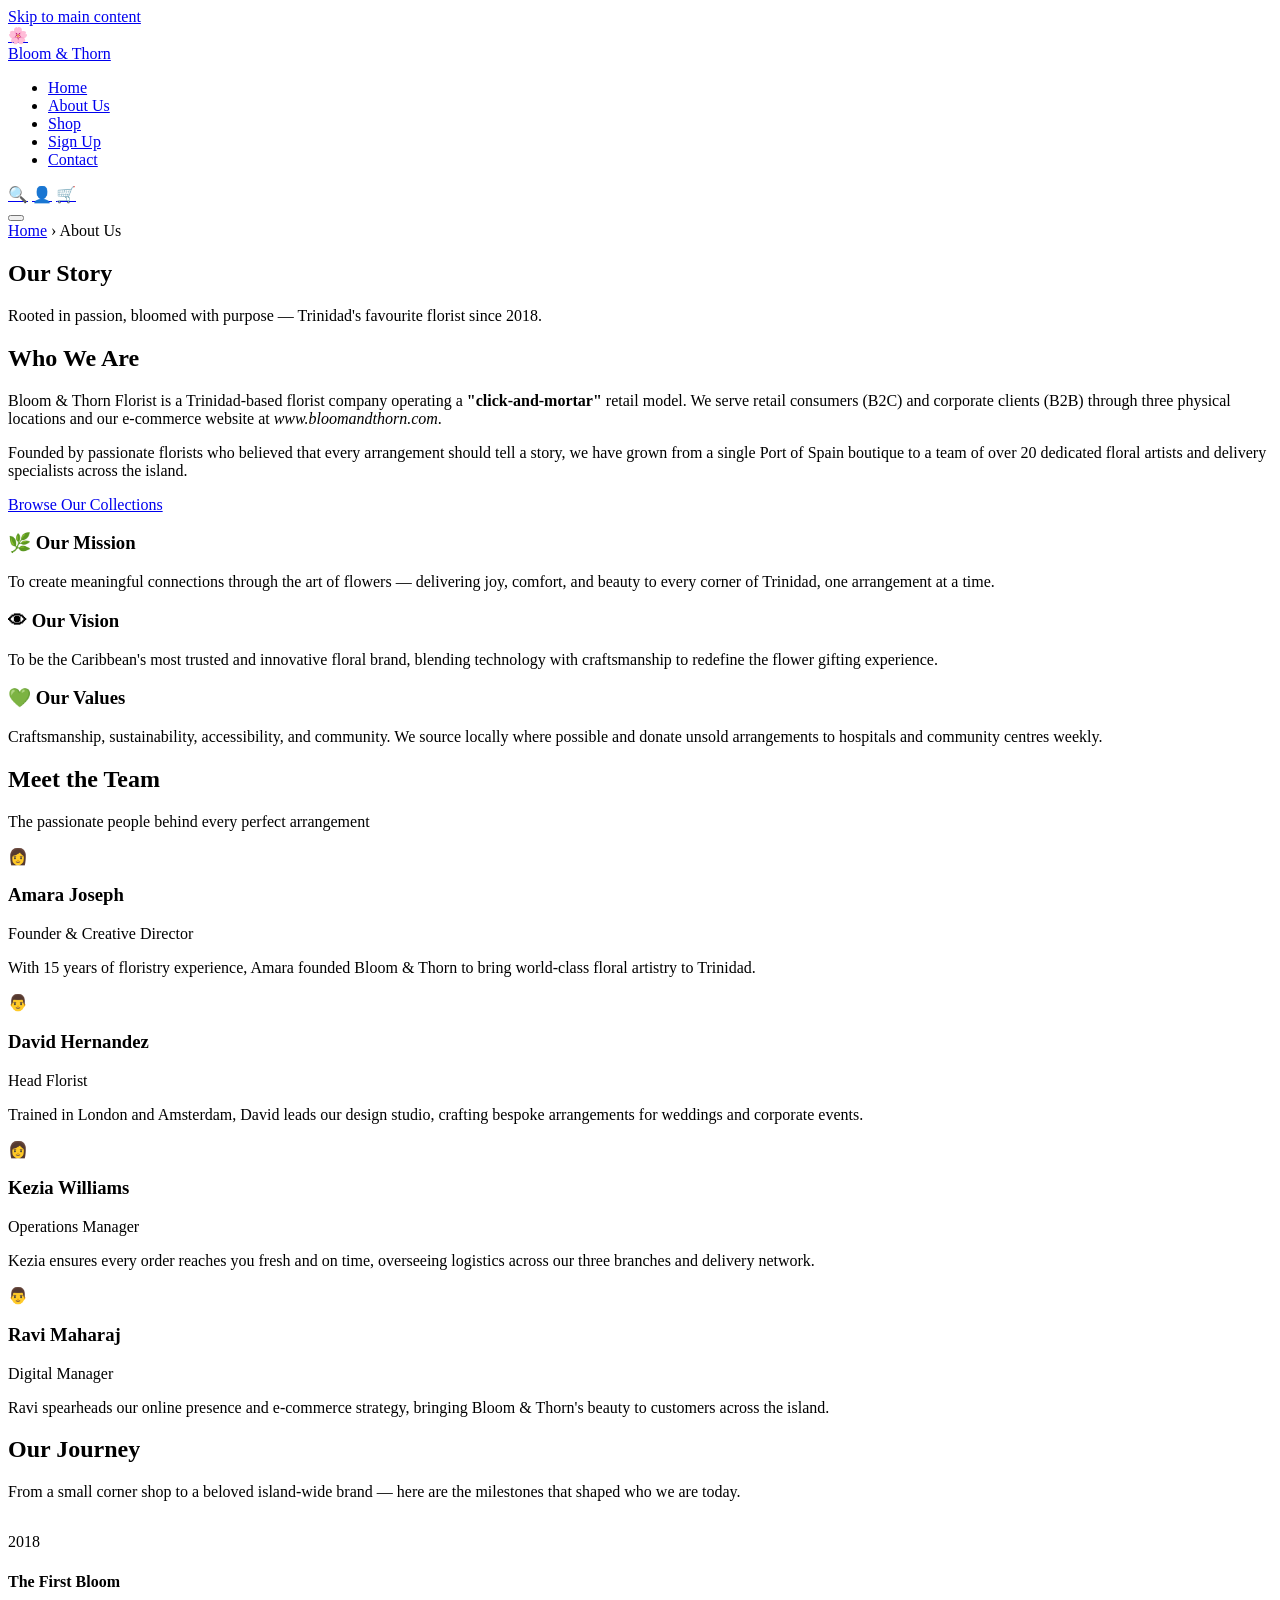
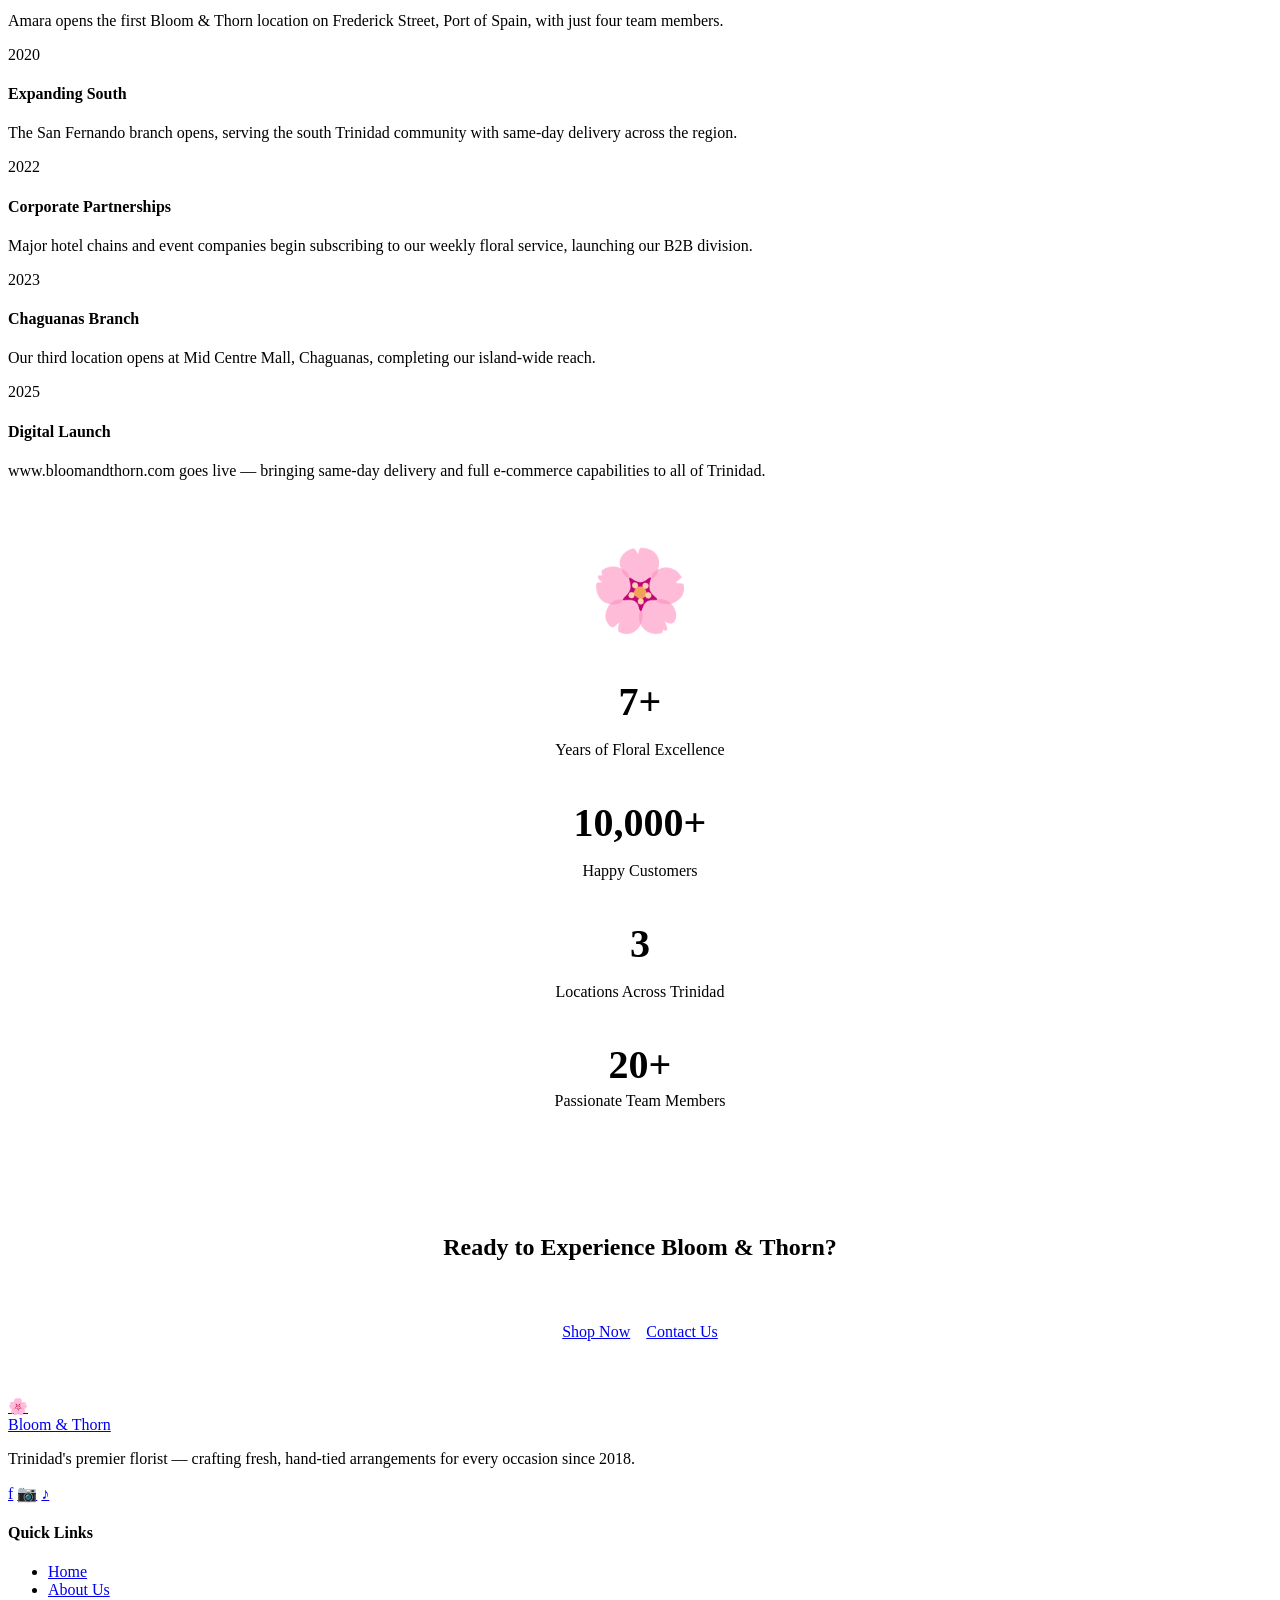
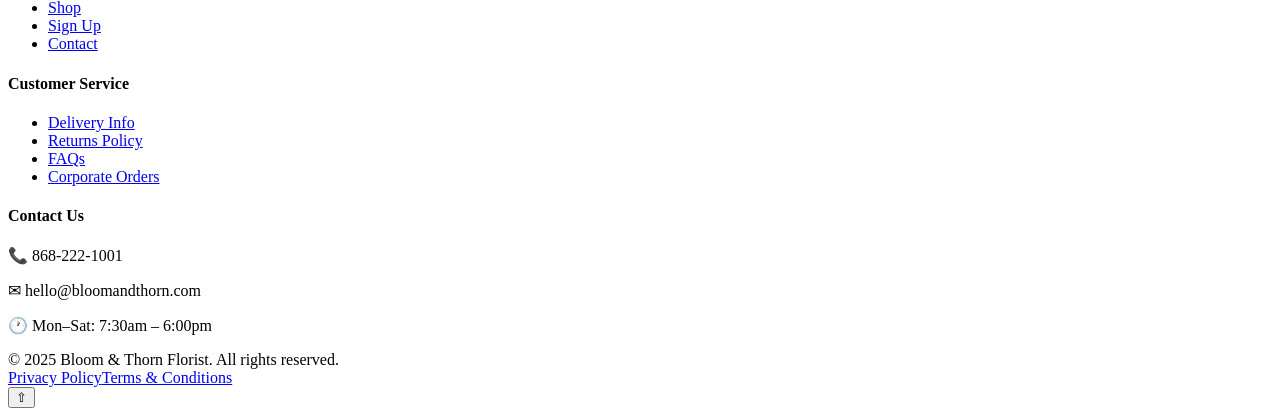
==== about.html @ fd3a2cbd "Add files via upload" ====
<!DOCTYPE html>
<html lang="en">
<head>
  <meta charset="UTF-8" />
  <meta name="viewport" content="width=device-width, initial-scale=1.0" />
  <meta name="description" content="Learn about Bloom &amp; Thorn Florist — our story, our team, and our mission to bring fresh flowers to Trinidad." />
  <title>About Us | Bloom &amp; Thorn Florist</title>
  <link rel="preconnect" href="https://fonts.googleapis.com" />
  <link rel="preconnect" href="https://fonts.gstatic.com" crossorigin />
  <link href="https://fonts.googleapis.com/css2?family=Lora:ital,wght@0,400;0,600;0,700;1,400&family=Open+Sans:wght@400;600;700&display=swap" rel="stylesheet" />
  <link rel="stylesheet" href="css/style.css" />
</head>
<body>

  <a class="skip-link" href="#main-content">Skip to main content</a>

  <!-- ===== NAVIGATION ===== -->
  <nav id="navbar" role="navigation" aria-label="Main navigation">
    <div class="container">
      <a class="nav-logo" href="index.html" aria-label="Bloom and Thorn Florist - Home">
        <div class="nav-logo-icon" aria-hidden="true">🌸</div>
        Bloom &amp; Thorn
      </a>
      <ul class="nav-links" role="list">
        <li><a href="index.html">Home</a></li>
        <li><a href="about.html" class="active">About Us</a></li>
        <li><a href="products.html">Shop</a></li>
        <li><a href="signup.html">Sign Up</a></li>
        <li><a href="contact.html">Contact</a></li>
      </ul>
      <div class="nav-icons">
        <a href="products.html" aria-label="Search products">🔍</a>
        <a href="signup.html" aria-label="My account">👤</a>
        <a href="#" aria-label="Shopping cart">🛒</a>
      </div>
      <button class="hamburger" aria-label="Toggle navigation menu" aria-expanded="false">
        <span></span><span></span><span></span>
      </button>
    </div>
  </nav>

  <main id="main-content">

    <!-- Page Hero -->
    <section class="page-hero" aria-label="About Us page header">
      <div class="container">
        <nav class="breadcrumb" aria-label="Breadcrumb">
          <a href="index.html">Home</a> &rsaquo; About Us
        </nav>
        <h1>Our Story</h1>
        <p>Rooted in passion, bloomed with purpose — Trinidad's favourite florist since 2018.</p>
      </div>
    </section>

    <!-- ===== MISSION / VALUES ===== -->
    <section class="mission-section" aria-labelledby="mission-heading">
      <div class="container">
        <div class="grid-2">
          <div>
            <h2 id="mission-heading">Who We Are</h2>
            <p>Bloom &amp; Thorn Florist is a Trinidad-based florist company operating a <strong>"click-and-mortar"</strong> retail model. We serve retail consumers (B2C) and corporate clients (B2B) through three physical locations and our e-commerce website at <em>www.bloomandthorn.com</em>.</p>
            <p>Founded by passionate florists who believed that every arrangement should tell a story, we have grown from a single Port of Spain boutique to a team of over 20 dedicated floral artists and delivery specialists across the island.</p>
            <a href="products.html" class="btn btn-primary" style="margin-top:0.5rem;">Browse Our Collections</a>
          </div>
          <div>
            <div class="mission-card">
              <h3>🌿 Our Mission</h3>
              <p>To create meaningful connections through the art of flowers — delivering joy, comfort, and beauty to every corner of Trinidad, one arrangement at a time.</p>
            </div>
            <div class="mission-card">
              <h3>👁 Our Vision</h3>
              <p>To be the Caribbean's most trusted and innovative floral brand, blending technology with craftsmanship to redefine the flower gifting experience.</p>
            </div>
            <div class="mission-card">
              <h3>💚 Our Values</h3>
              <p>Craftsmanship, sustainability, accessibility, and community. We source locally where possible and donate unsold arrangements to hospitals and community centres weekly.</p>
            </div>
          </div>
        </div>
      </div>
    </section>

    <!-- ===== TEAM ===== -->
    <section class="team-section" aria-labelledby="team-heading">
      <div class="container">
        <h2 class="section-title" id="team-heading">Meet the Team</h2>
        <p class="section-subtitle">The passionate people behind every perfect arrangement</p>
        <div class="grid-4">

          <article class="team-card">
            <div class="team-photo" aria-label="Portrait of Amara Joseph, Founder and Creative Director">
              👩
            </div>
            <div class="team-info">
              <h3>Amara Joseph</h3>
              <p class="team-role">Founder &amp; Creative Director</p>
              <p>With 15 years of floristry experience, Amara founded Bloom &amp; Thorn to bring world-class floral artistry to Trinidad.</p>
            </div>
          </article>

          <article class="team-card">
            <div class="team-photo" aria-label="Portrait of David Hernandez, Head Florist">
              👨
            </div>
            <div class="team-info">
              <h3>David Hernandez</h3>
              <p class="team-role">Head Florist</p>
              <p>Trained in London and Amsterdam, David leads our design studio, crafting bespoke arrangements for weddings and corporate events.</p>
            </div>
          </article>

          <article class="team-card">
            <div class="team-photo" aria-label="Portrait of Kezia Williams, Operations Manager">
              👩
            </div>
            <div class="team-info">
              <h3>Kezia Williams</h3>
              <p class="team-role">Operations Manager</p>
              <p>Kezia ensures every order reaches you fresh and on time, overseeing logistics across our three branches and delivery network.</p>
            </div>
          </article>

          <article class="team-card">
            <div class="team-photo" aria-label="Portrait of Ravi Maharaj, Digital Manager">
              👨
            </div>
            <div class="team-info">
              <h3>Ravi Maharaj</h3>
              <p class="team-role">Digital Manager</p>
              <p>Ravi spearheads our online presence and e-commerce strategy, bringing Bloom &amp; Thorn's beauty to customers across the island.</p>
            </div>
          </article>

        </div>
      </div>
    </section>

    <!-- ===== COMPANY HISTORY ===== -->
    <section style="background: var(--white);" aria-labelledby="history-heading">
      <div class="container">
        <div class="grid-2" style="align-items:start;">
          <div>
            <h2 id="history-heading">Our Journey</h2>
            <p>From a small corner shop to a beloved island-wide brand — here are the milestones that shaped who we are today.</p>
            <div style="margin-top:2rem;" class="timeline" aria-label="Company history timeline">
              <div class="timeline-item">
                <span class="timeline-year">2018</span>
                <h4>The First Bloom</h4>
                <p>Amara opens the first Bloom &amp; Thorn location on Frederick Street, Port of Spain, with just four team members.</p>
              </div>
              <div class="timeline-item">
                <span class="timeline-year">2020</span>
                <h4>Expanding South</h4>
                <p>The San Fernando branch opens, serving the south Trinidad community with same-day delivery across the region.</p>
              </div>
              <div class="timeline-item">
                <span class="timeline-year">2022</span>
                <h4>Corporate Partnerships</h4>
                <p>Major hotel chains and event companies begin subscribing to our weekly floral service, launching our B2B division.</p>
              </div>
              <div class="timeline-item">
                <span class="timeline-year">2023</span>
                <h4>Chaguanas Branch</h4>
                <p>Our third location opens at Mid Centre Mall, Chaguanas, completing our island-wide reach.</p>
              </div>
              <div class="timeline-item">
                <span class="timeline-year">2025</span>
                <h4>Digital Launch</h4>
                <p>www.bloomandthorn.com goes live — bringing same-day delivery and full e-commerce capabilities to all of Trinidad.</p>
              </div>
            </div>
          </div>
          <div style="background: var(--soft-pink); border-radius: 12px; padding: 3rem; text-align:center;">
            <div style="font-size:5rem; margin-bottom:1.5rem;" aria-hidden="true">🌸</div>
            <h3 style="font-size:2.5rem; color:var(--deep-green); margin-bottom:0.25rem;">7+</h3>
            <p style="color:var(--mid-grey); margin-bottom:2rem;">Years of Floral Excellence</p>
            <h3 style="font-size:2.5rem; color:var(--deep-green); margin-bottom:0.25rem;">10,000+</h3>
            <p style="color:var(--mid-grey); margin-bottom:2rem;">Happy Customers</p>
            <h3 style="font-size:2.5rem; color:var(--deep-green); margin-bottom:0.25rem;">3</h3>
            <p style="color:var(--mid-grey); margin-bottom:2rem;">Locations Across Trinidad</p>
            <h3 style="font-size:2.5rem; color:var(--deep-green); margin-bottom:0.25rem;">20+</h3>
            <p style="color:var(--mid-grey); margin:0;">Passionate Team Members</p>
          </div>
        </div>
      </div>
    </section>

    <!-- CTA Banner -->
    <section style="background:var(--deep-green); padding:3.5rem 0; text-align:center;" aria-labelledby="cta-heading">
      <div class="container">
        <h2 id="cta-heading" style="color:var(--white); margin-bottom:0.75rem;">Ready to Experience Bloom &amp; Thorn?</h2>
        <p style="color:rgba(255,255,255,0.8); margin-bottom:1.75rem;">Discover our collections or visit us in-store today.</p>
        <div style="display:flex; gap:1rem; justify-content:center; flex-wrap:wrap;">
          <a href="products.html" class="btn btn-accent">Shop Now</a>
          <a href="contact.html" class="btn btn-secondary">Contact Us</a>
        </div>
      </div>
    </section>

  </main>

  <!-- ===== FOOTER ===== -->
  <footer role="contentinfo">
    <div class="container">
      <div class="footer-grid">
        <div class="footer-brand">
          <a class="nav-logo" href="index.html" aria-label="Bloom and Thorn Florist - Home">
            <div class="nav-logo-icon" aria-hidden="true">🌸</div>Bloom &amp; Thorn
          </a>
          <p>Trinidad's premier florist — crafting fresh, hand-tied arrangements for every occasion since 2018.</p>
          <div class="social-links">
            <a href="#" aria-label="Facebook">f</a>
            <a href="#" aria-label="Instagram">📷</a>
            <a href="#" aria-label="TikTok">♪</a>
          </div>
        </div>
        <nav aria-label="Quick links">
          <h4>Quick Links</h4>
          <ul>
            <li><a href="index.html">Home</a></li>
            <li><a href="about.html">About Us</a></li>
            <li><a href="products.html">Shop</a></li>
            <li><a href="signup.html">Sign Up</a></li>
            <li><a href="contact.html">Contact</a></li>
          </ul>
        </nav>
        <nav aria-label="Customer service links">
          <h4>Customer Service</h4>
          <ul>
            <li><a href="#">Delivery Info</a></li>
            <li><a href="#">Returns Policy</a></li>
            <li><a href="#">FAQs</a></li>
            <li><a href="#">Corporate Orders</a></li>
          </ul>
        </nav>
        <div class="footer-contact">
          <h4>Contact Us</h4>
          <p><span aria-hidden="true">📞</span> 868-222-1001</p>
          <p><span aria-hidden="true">✉</span> hello@bloomandthorn.com</p>
          <p><span aria-hidden="true">🕐</span> Mon–Sat: 7:30am – 6:00pm</p>
        </div>
      </div>
      <div class="footer-bottom">
        <span>&copy; 2025 Bloom &amp; Thorn Florist. All rights reserved.</span>
        <div><a href="#">Privacy Policy</a><a href="#">Terms &amp; Conditions</a></div>
      </div>
    </div>
  </footer>

  <button class="back-to-top" aria-label="Back to top">&#8679;</button>
  <script src="js/main.js"></script>
</body>
</html>
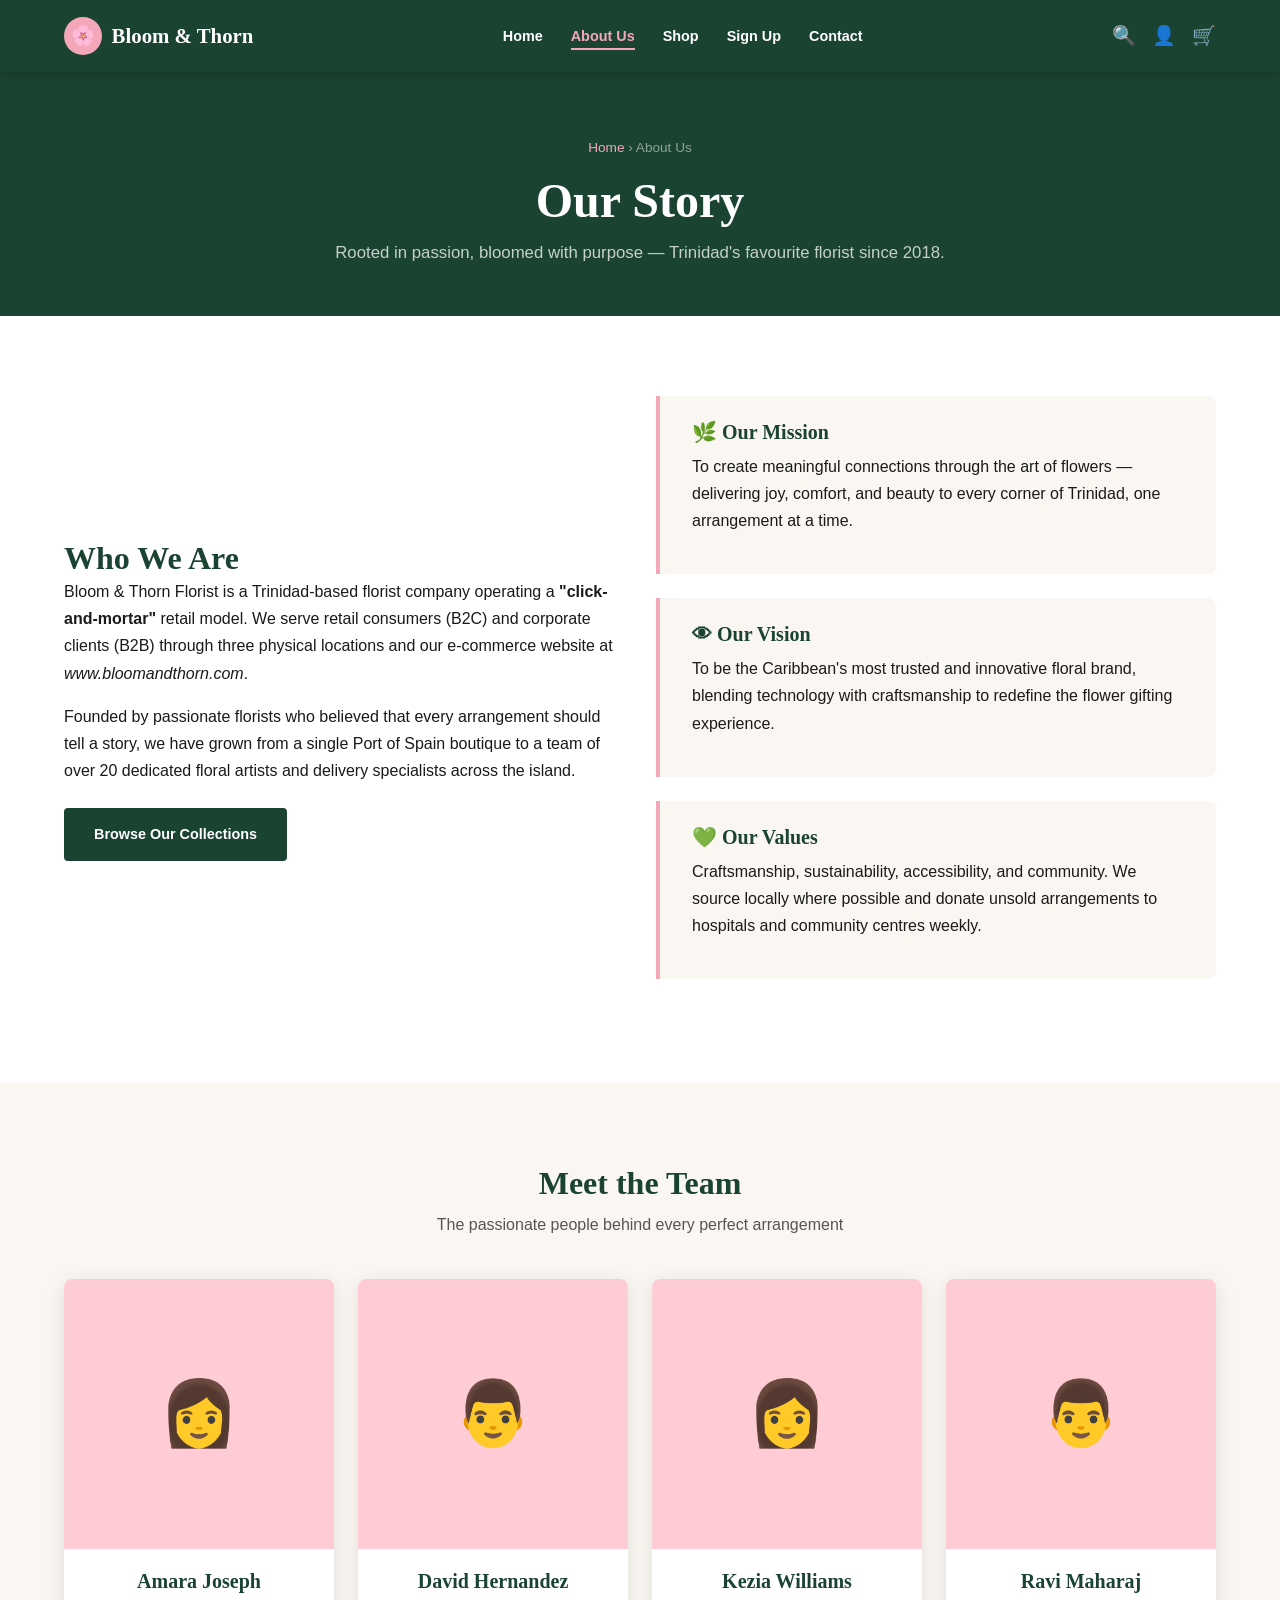
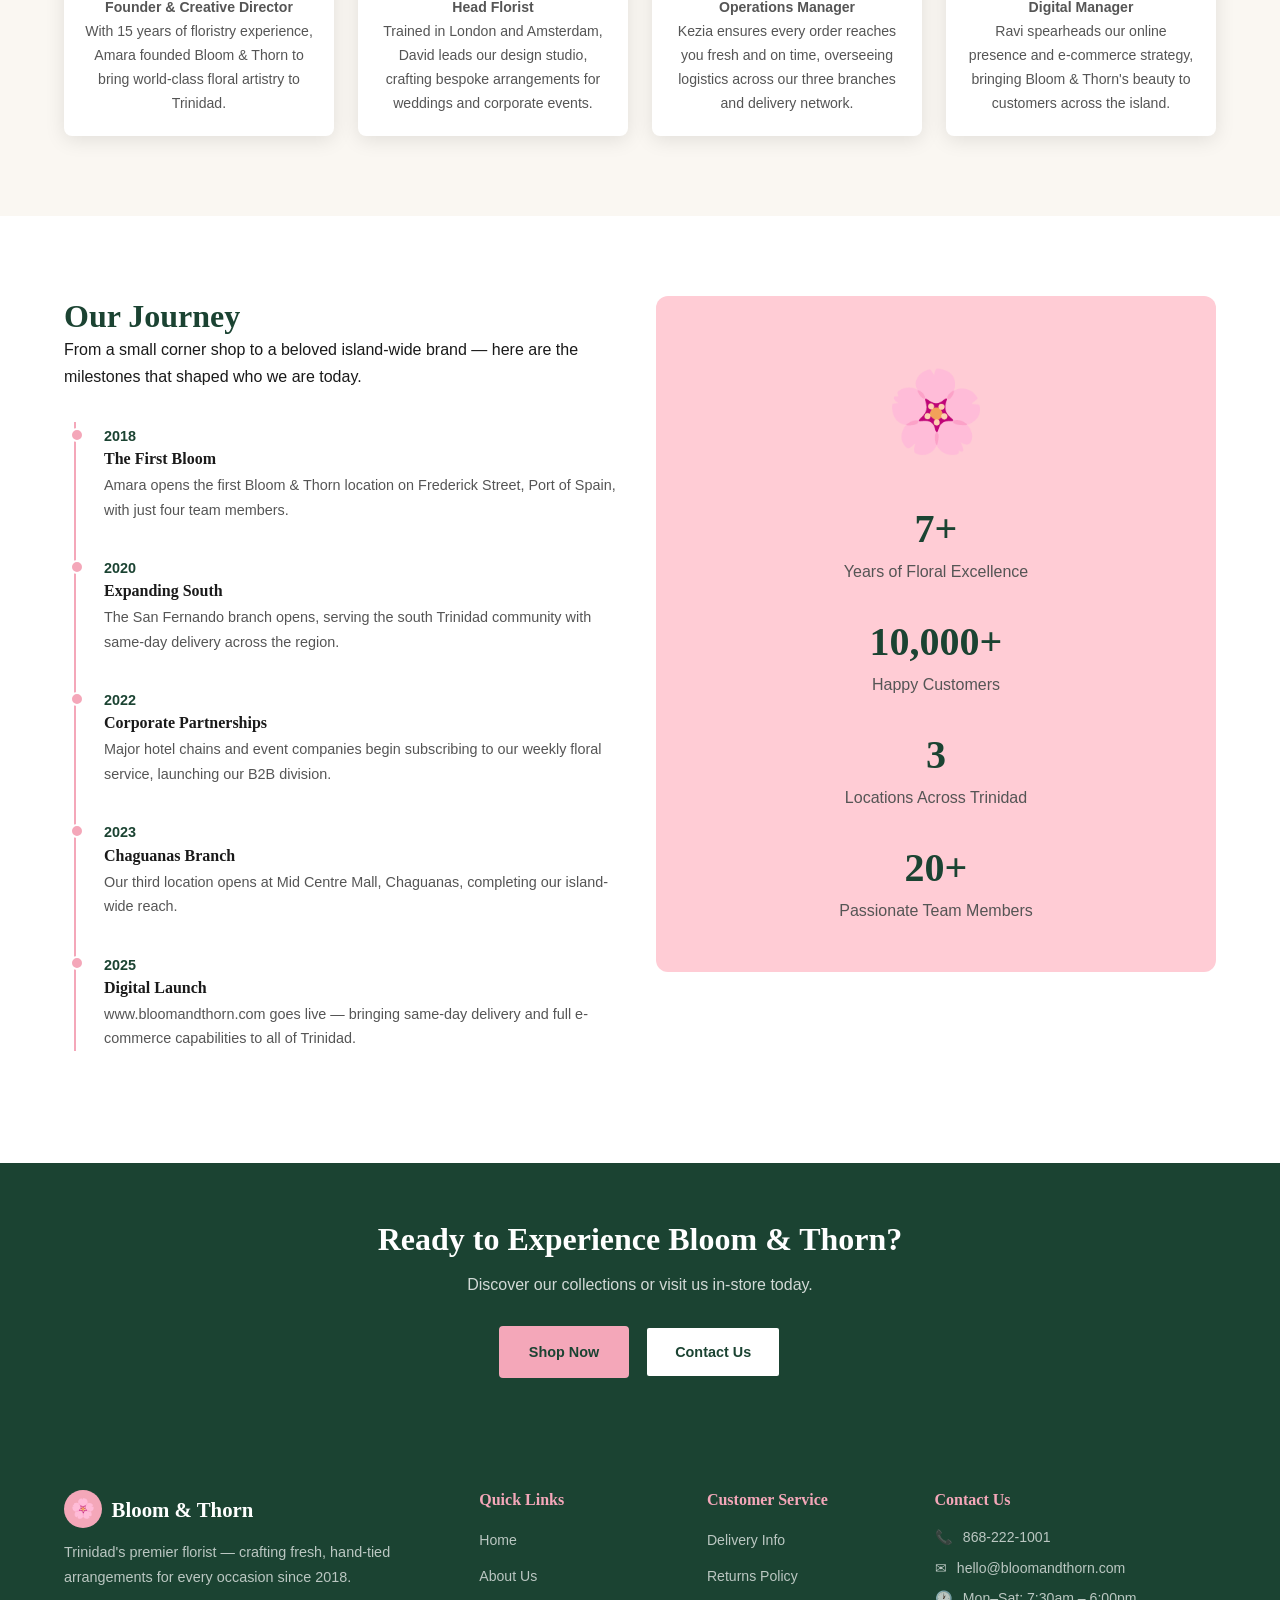
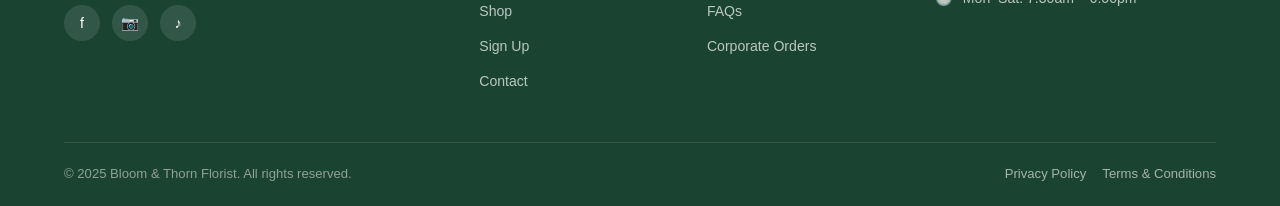
==== commit 9650810d: "Add files via upload" ====
--- a/about.html
+++ b/about.html
@@ -8,7 +8,7 @@
   <link rel="preconnect" href="https://fonts.googleapis.com" />
   <link rel="preconnect" href="https://fonts.gstatic.com" crossorigin />
   <link href="https://fonts.googleapis.com/css2?family=Lora:ital,wght@0,400;0,600;0,700;1,400&family=Open+Sans:wght@400;600;700&display=swap" rel="stylesheet" />
-  <link rel="stylesheet" href="css/style.css" />
+  <link rel="stylesheet" href="style.css">
 </head>
 <body>
 
--- a/style.css
+++ b/style.css
@@ -0,0 +1,783 @@
+/* ============================================================
+   Bloom & Thorn Florist — Global Stylesheet
+   INFO 0211 | Ayden Craigwell | 20240606
+   ============================================================ */
+
+/* ---------- CSS Variables (Brand Tokens) ---------- */
+:root {
+  --deep-green:   #1B4332;
+  --light-green:  #40916C;
+  --blush-pink:   #F4A7B9;
+  --soft-pink:    #FFCCD5;
+  --cream:        #FAF7F2;
+  --dark-text:    #1A1A1A;
+  --mid-grey:     #555555;
+  --white:        #FFFFFF;
+  --font-serif:   'Lora', Georgia, serif;
+  --font-sans:    'Open Sans', Arial, sans-serif;
+  --radius:       4px;
+  --shadow:       0 4px 20px rgba(0,0,0,0.10);
+  --transition:   0.25s ease;
+  --nav-h:        72px;
+}
+
+/* ---------- Reset & Base ---------- */
+*, *::before, *::after { box-sizing: border-box; margin: 0; padding: 0; }
+
+html { scroll-behavior: smooth; font-size: 16px; }
+
+body {
+  font-family: var(--font-sans);
+  color: var(--dark-text);
+  background: var(--cream);
+  line-height: 1.7;
+}
+
+img { max-width: 100%; height: auto; display: block; }
+
+a { color: inherit; text-decoration: none; }
+
+ul { list-style: none; }
+
+/* ---------- Skip Link (Accessibility) ---------- */
+.skip-link {
+  position: absolute;
+  top: -100%;
+  left: 1rem;
+  background: var(--blush-pink);
+  color: var(--deep-green);
+  font-weight: 700;
+  padding: 0.5rem 1rem;
+  border-radius: var(--radius);
+  z-index: 9999;
+  transition: top var(--transition);
+}
+.skip-link:focus { top: 1rem; }
+
+/* ---------- Typography ---------- */
+h1, h2, h3, h4 { font-family: var(--font-serif); line-height: 1.25; }
+h1 { font-size: clamp(2rem, 5vw, 3rem); color: var(--deep-green); }
+h2 { font-size: clamp(1.6rem, 3.5vw, 2rem); color: var(--deep-green); }
+h3 { font-size: 1.25rem; color: var(--deep-green); }
+p  { margin-bottom: 1rem; }
+
+.section-title {
+  text-align: center;
+  margin-bottom: 0.5rem;
+}
+.section-subtitle {
+  text-align: center;
+  color: var(--mid-grey);
+  margin-bottom: 2.5rem;
+  font-size: 1rem;
+}
+
+/* ---------- Buttons ---------- */
+.btn {
+  display: inline-block;
+  font-family: var(--font-sans);
+  font-weight: 700;
+  font-size: 0.9rem;
+  padding: 0.75rem 1.75rem;
+  border-radius: var(--radius);
+  border: 2px solid transparent;
+  cursor: pointer;
+  transition: background var(--transition), color var(--transition), transform var(--transition);
+  text-align: center;
+}
+.btn:focus-visible { outline: 3px dashed var(--light-green); outline-offset: 3px; }
+.btn:active { transform: scale(0.97); }
+
+.btn-primary {
+  background: var(--deep-green);
+  color: var(--white);
+  border-color: var(--deep-green);
+}
+.btn-primary:hover { background: var(--light-green); border-color: var(--light-green); }
+
+.btn-secondary {
+  background: var(--white);
+  color: var(--deep-green);
+  border-color: var(--deep-green);
+}
+.btn-secondary:hover { background: var(--deep-green); color: var(--white); }
+
+.btn-accent {
+  background: var(--blush-pink);
+  color: var(--deep-green);
+  border-color: var(--blush-pink);
+}
+.btn-accent:hover { background: var(--soft-pink); border-color: var(--soft-pink); }
+
+/* ---------- Layout Helpers ---------- */
+.container {
+  max-width: 1200px;
+  margin: 0 auto;
+  padding: 0 1.5rem;
+}
+
+section { padding: 5rem 0; }
+
+.grid-2 { display: grid; grid-template-columns: 1fr 1fr; gap: 2rem; align-items: center; }
+.grid-3 { display: grid; grid-template-columns: repeat(3, 1fr); gap: 1.5rem; }
+.grid-4 { display: grid; grid-template-columns: repeat(4, 1fr); gap: 1.5rem; }
+
+/* ---------- Global Navigation ---------- */
+#navbar {
+  position: fixed;
+  top: 0; left: 0; right: 0;
+  height: var(--nav-h);
+  background: var(--deep-green);
+  display: flex;
+  align-items: center;
+  z-index: 1000;
+  box-shadow: 0 2px 10px rgba(0,0,0,0.2);
+}
+#navbar .container {
+  display: flex;
+  align-items: center;
+  justify-content: space-between;
+  width: 100%;
+}
+
+.nav-logo {
+  display: flex;
+  align-items: center;
+  gap: 0.6rem;
+  color: var(--white);
+  font-family: var(--font-serif);
+  font-size: 1.3rem;
+  font-weight: 700;
+}
+.nav-logo-icon {
+  width: 38px; height: 38px;
+  background: var(--blush-pink);
+  border-radius: 50%;
+  display: flex; align-items: center; justify-content: center;
+  font-size: 1.2rem;
+  flex-shrink: 0;
+}
+
+.nav-links {
+  display: flex;
+  gap: 1.75rem;
+}
+.nav-links a {
+  color: var(--white);
+  font-family: var(--font-sans);
+  font-weight: 600;
+  font-size: 0.9rem;
+  padding: 0.25rem 0;
+  border-bottom: 2px solid transparent;
+  transition: border-color var(--transition), color var(--transition);
+}
+.nav-links a:hover,
+.nav-links a.active {
+  border-bottom-color: var(--blush-pink);
+  color: var(--blush-pink);
+}
+.nav-links a:focus-visible { outline: 2px dashed var(--blush-pink); outline-offset: 4px; }
+
+.nav-icons {
+  display: flex;
+  gap: 1rem;
+  align-items: center;
+}
+.nav-icons a {
+  color: var(--white);
+  font-size: 1.2rem;
+  transition: color var(--transition);
+}
+.nav-icons a:hover { color: var(--blush-pink); }
+
+.hamburger {
+  display: none;
+  flex-direction: column;
+  gap: 5px;
+  cursor: pointer;
+  background: none;
+  border: none;
+  padding: 4px;
+}
+.hamburger span {
+  display: block;
+  width: 24px; height: 2px;
+  background: var(--white);
+  border-radius: 2px;
+  transition: transform var(--transition), opacity var(--transition);
+}
+.hamburger:focus-visible { outline: 2px dashed var(--blush-pink); outline-offset: 4px; }
+
+/* Page offset for fixed nav */
+main { padding-top: var(--nav-h); }
+
+/* ---------- Hero / Carousel ---------- */
+.hero {
+  position: relative;
+  overflow: hidden;
+  background: var(--deep-green);
+  min-height: 560px;
+}
+.carousel {
+  display: flex;
+  transition: transform 0.6s ease;
+  min-height: 560px;
+}
+.slide {
+  min-width: 100%;
+  display: flex;
+  align-items: center;
+  justify-content: center;
+  padding: 4rem 1.5rem;
+  position: relative;
+  min-height: 560px;
+}
+.slide-bg {
+  position: absolute; inset: 0;
+  background-size: cover;
+  background-position: center;
+  opacity: 0.35;
+}
+.slide-content {
+  position: relative;
+  text-align: center;
+  color: var(--white);
+  max-width: 640px;
+}
+.slide-content .tagline {
+  font-size: 0.85rem;
+  font-weight: 600;
+  letter-spacing: 2px;
+  text-transform: uppercase;
+  color: var(--blush-pink);
+  margin-bottom: 0.75rem;
+}
+.slide-content h1 {
+  color: var(--white);
+  margin-bottom: 1rem;
+}
+.slide-content p {
+  font-size: 1.1rem;
+  color: rgba(255,255,255,0.85);
+  margin-bottom: 1.5rem;
+}
+.slide-btns { display: flex; gap: 1rem; justify-content: center; flex-wrap: wrap; }
+
+.carousel-controls {
+  position: absolute;
+  bottom: 1.5rem; left: 50%;
+  transform: translateX(-50%);
+  display: flex; gap: 0.5rem;
+}
+.dot {
+  width: 10px; height: 10px;
+  border-radius: 50%;
+  background: rgba(255,255,255,0.4);
+  cursor: pointer;
+  border: none;
+  transition: background var(--transition);
+}
+.dot.active { background: var(--blush-pink); }
+
+.carousel-arrow {
+  position: absolute;
+  top: 50%; transform: translateY(-50%);
+  background: rgba(0,0,0,0.35);
+  border: none;
+  color: var(--white);
+  font-size: 1.4rem;
+  width: 44px; height: 44px;
+  border-radius: 50%;
+  cursor: pointer;
+  display: flex; align-items: center; justify-content: center;
+  transition: background var(--transition);
+}
+.carousel-arrow:hover { background: var(--light-green); }
+.carousel-arrow:focus-visible { outline: 2px dashed var(--blush-pink); }
+.carousel-arrow.prev { left: 1rem; }
+.carousel-arrow.next { right: 1rem; }
+
+/* ---------- Category Icons ---------- */
+.categories { background: var(--white); }
+.category-grid {
+  display: grid;
+  grid-template-columns: repeat(6, 1fr);
+  gap: 1.5rem;
+}
+.category-item {
+  display: flex;
+  flex-direction: column;
+  align-items: center;
+  gap: 0.75rem;
+  cursor: pointer;
+}
+.category-icon {
+  width: 90px; height: 90px;
+  border-radius: 50%;
+  background: var(--cream);
+  display: flex; align-items: center; justify-content: center;
+  font-size: 2.2rem;
+  border: 3px solid transparent;
+  transition: border-color var(--transition), transform var(--transition);
+}
+.category-item:hover .category-icon {
+  border-color: var(--blush-pink);
+  transform: translateY(-4px);
+}
+.category-item span {
+  font-size: 0.85rem;
+  font-weight: 600;
+  color: var(--deep-green);
+  text-align: center;
+}
+
+/* ---------- Product Cards ---------- */
+.product-card {
+  background: var(--white);
+  border-radius: 8px;
+  overflow: hidden;
+  box-shadow: var(--shadow);
+  transition: transform var(--transition), box-shadow var(--transition);
+  position: relative;
+}
+.product-card:hover { transform: translateY(-6px); box-shadow: 0 8px 30px rgba(0,0,0,0.15); }
+
+.product-img-wrap {
+  position: relative;
+  overflow: hidden;
+  aspect-ratio: 1/1;
+  background: var(--soft-pink);
+  display: flex; align-items: center; justify-content: center;
+  font-size: 4rem;
+}
+.product-img-wrap img { width: 100%; height: 100%; object-fit: cover; }
+.wishlist-btn {
+  position: absolute;
+  top: 0.75rem; right: 0.75rem;
+  background: var(--white);
+  border: none;
+  border-radius: 50%;
+  width: 34px; height: 34px;
+  display: flex; align-items: center; justify-content: center;
+  cursor: pointer;
+  font-size: 1rem;
+  transition: background var(--transition);
+  box-shadow: 0 2px 6px rgba(0,0,0,0.15);
+}
+.wishlist-btn:hover { background: var(--soft-pink); }
+.wishlist-btn.active { color: var(--blush-pink); }
+
+.product-info { padding: 1rem; }
+.product-name { font-family: var(--font-serif); font-weight: 700; margin-bottom: 0.25rem; font-size: 1rem; }
+.product-price { color: var(--deep-green); font-weight: 700; font-family: var(--font-serif); font-size: 1.1rem; }
+.stars { color: var(--blush-pink); font-size: 0.85rem; margin-bottom: 0.5rem; }
+.product-actions { display: flex; gap: 0.5rem; margin-top: 0.75rem; }
+.product-actions .btn { flex: 1; padding: 0.55rem 0.75rem; font-size: 0.8rem; }
+
+/* ---------- Testimonials ---------- */
+.testimonials { background: var(--soft-pink); }
+.review-card {
+  background: var(--white);
+  border-radius: 8px;
+  padding: 1.5rem;
+  box-shadow: var(--shadow);
+}
+.review-card .stars { margin-bottom: 0.75rem; font-size: 1rem; }
+.review-text {
+  font-style: italic;
+  font-family: var(--font-serif);
+  color: var(--mid-grey);
+  margin-bottom: 1rem;
+  font-size: 0.95rem;
+}
+.reviewer { font-weight: 700; color: var(--deep-green); font-size: 0.9rem; }
+
+/* ---------- Newsletter ---------- */
+.newsletter {
+  background: var(--deep-green);
+  text-align: center;
+  padding: 4rem 0;
+}
+.newsletter h2 { color: var(--white); margin-bottom: 0.5rem; }
+.newsletter p { color: rgba(255,255,255,0.8); margin-bottom: 1.5rem; }
+.newsletter-form {
+  display: flex;
+  gap: 0.75rem;
+  max-width: 480px;
+  margin: 0 auto 0.75rem;
+  flex-wrap: wrap;
+  justify-content: center;
+}
+.newsletter-form input {
+  flex: 1;
+  min-width: 220px;
+  padding: 0.75rem 1rem;
+  border: none;
+  border-radius: var(--radius);
+  font-family: var(--font-sans);
+  font-size: 0.95rem;
+}
+.newsletter-form input:focus { outline: 3px dashed var(--blush-pink); }
+.newsletter .privacy {
+  font-size: 0.8rem;
+  color: rgba(255,255,255,0.6);
+}
+.newsletter .privacy a { text-decoration: underline; color: var(--blush-pink); }
+
+/* ---------- Store Locator / Features Strip ---------- */
+.store-strip {
+  background: var(--cream);
+  border-top: 1px solid #e0d9d3;
+  border-bottom: 1px solid #e0d9d3;
+  padding: 3rem 0;
+}
+.store-cards {
+  display: grid;
+  grid-template-columns: repeat(3,1fr);
+  gap: 1.5rem;
+}
+.store-card {
+  background: var(--white);
+  border-radius: 8px;
+  padding: 1.5rem;
+  box-shadow: var(--shadow);
+  text-align: center;
+}
+.store-card .store-icon { font-size: 2rem; margin-bottom: 0.5rem; }
+.store-card h3 { margin-bottom: 0.25rem; font-size: 1rem; }
+.store-card p { font-size: 0.88rem; color: var(--mid-grey); margin: 0; }
+
+/* ---------- Footer ---------- */
+footer {
+  background: var(--deep-green);
+  color: var(--white);
+  padding: 3.5rem 0 0;
+}
+.footer-grid {
+  display: grid;
+  grid-template-columns: 2fr 1fr 1fr 1.5fr;
+  gap: 2.5rem;
+  margin-bottom: 2.5rem;
+}
+.footer-brand p { color: rgba(255,255,255,0.7); font-size: 0.9rem; margin-top: 0.75rem; margin-bottom: 1rem; }
+.social-links { display: flex; gap: 0.75rem; }
+.social-links a {
+  width: 36px; height: 36px;
+  border-radius: 50%;
+  background: rgba(255,255,255,0.1);
+  display: flex; align-items: center; justify-content: center;
+  font-size: 0.9rem;
+  transition: background var(--transition);
+  color: var(--white);
+}
+.social-links a:hover { background: var(--light-green); }
+
+footer h4 { font-family: var(--font-serif); font-size: 1rem; margin-bottom: 1rem; color: var(--blush-pink); }
+footer ul li { margin-bottom: 0.5rem; }
+footer ul a { color: rgba(255,255,255,0.7); font-size: 0.88rem; transition: color var(--transition); }
+footer ul a:hover { color: var(--blush-pink); }
+
+.footer-contact p { font-size: 0.88rem; color: rgba(255,255,255,0.7); margin-bottom: 0.4rem; }
+.footer-contact span { margin-right: 0.4rem; }
+
+.footer-bottom {
+  border-top: 1px solid rgba(255,255,255,0.1);
+  padding: 1.25rem 0;
+  text-align: center;
+  font-size: 0.82rem;
+  color: rgba(255,255,255,0.5);
+  display: flex;
+  justify-content: space-between;
+  align-items: center;
+  flex-wrap: wrap;
+  gap: 0.5rem;
+}
+.footer-bottom a { color: rgba(255,255,255,0.6); margin-left: 1rem; }
+.footer-bottom a:hover { color: var(--blush-pink); }
+
+/* ---------- Page Hero (inner pages) ---------- */
+.page-hero {
+  background: var(--deep-green);
+  padding: 4rem 0 3rem;
+  text-align: center;
+}
+.page-hero h1 { color: var(--white); margin-bottom: 0.5rem; }
+.page-hero p { color: rgba(255,255,255,0.75); font-size: 1.05rem; margin: 0; }
+.breadcrumb {
+  color: rgba(255,255,255,0.5);
+  font-size: 0.85rem;
+  margin-bottom: 0.75rem;
+}
+.breadcrumb a { color: var(--blush-pink); }
+
+/* ---------- About Page ---------- */
+.mission-section { background: var(--white); }
+.mission-card {
+  background: var(--cream);
+  border-left: 4px solid var(--blush-pink);
+  padding: 1.5rem 2rem;
+  border-radius: 0 8px 8px 0;
+  margin-bottom: 1.5rem;
+}
+.mission-card h3 { color: var(--deep-green); margin-bottom: 0.5rem; }
+
+.team-section { background: var(--cream); }
+.team-card {
+  background: var(--white);
+  border-radius: 8px;
+  overflow: hidden;
+  box-shadow: var(--shadow);
+  text-align: center;
+  transition: transform var(--transition);
+}
+.team-card:hover { transform: translateY(-5px); }
+.team-photo {
+  width: 100%; aspect-ratio: 1/1;
+  background: var(--soft-pink);
+  display: flex; align-items: center; justify-content: center;
+  font-size: 4rem;
+}
+.team-info { padding: 1.25rem; }
+.team-info h3 { margin-bottom: 0.15rem; }
+.team-role { color: var(--light-green); font-weight: 600; font-size: 0.88rem; margin-bottom: 0.5rem; }
+.team-info p { font-size: 0.88rem; color: var(--mid-grey); margin: 0; }
+
+.timeline { position: relative; padding-left: 2.5rem; }
+.timeline::before {
+  content: '';
+  position: absolute;
+  left: 10px; top: 0; bottom: 0;
+  width: 2px; background: var(--blush-pink);
+}
+.timeline-item { position: relative; margin-bottom: 2rem; }
+.timeline-item::before {
+  content: '';
+  position: absolute;
+  left: -2.1rem; top: 0.35rem;
+  width: 14px; height: 14px;
+  border-radius: 50%;
+  background: var(--blush-pink);
+  border: 2px solid var(--white);
+}
+.timeline-year { font-weight: 700; color: var(--deep-green); font-size: 0.9rem; }
+.timeline-item h4 { font-family: var(--font-serif); margin-bottom: 0.25rem; }
+.timeline-item p { margin: 0; color: var(--mid-grey); font-size: 0.9rem; }
+
+/* ---------- Products Page ---------- */
+.products-section { background: var(--cream); }
+.filter-bar {
+  display: flex;
+  gap: 0.75rem;
+  flex-wrap: wrap;
+  margin-bottom: 2rem;
+  justify-content: center;
+}
+.filter-btn {
+  padding: 0.5rem 1.25rem;
+  border-radius: 999px;
+  border: 2px solid var(--deep-green);
+  background: var(--white);
+  color: var(--deep-green);
+  font-family: var(--font-sans);
+  font-weight: 600;
+  font-size: 0.85rem;
+  cursor: pointer;
+  transition: background var(--transition), color var(--transition);
+}
+.filter-btn.active, .filter-btn:hover {
+  background: var(--deep-green);
+  color: var(--white);
+}
+.filter-btn:focus-visible { outline: 2px dashed var(--light-green); outline-offset: 3px; }
+
+/* ---------- Contact Page ---------- */
+.contact-section { background: var(--white); }
+.contact-grid {
+  display: grid;
+  grid-template-columns: 1fr 1.5fr;
+  gap: 3rem;
+  align-items: start;
+}
+.contact-info-block { margin-bottom: 1.5rem; }
+.contact-info-block .icon { font-size: 1.5rem; margin-bottom: 0.4rem; }
+.contact-info-block h4 { color: var(--deep-green); margin-bottom: 0.25rem; }
+.contact-info-block p { margin: 0; color: var(--mid-grey); font-size: 0.9rem; }
+
+/* ---------- Forms ---------- */
+.form-card {
+  background: var(--white);
+  border-radius: 12px;
+  padding: 2.5rem;
+  box-shadow: var(--shadow);
+}
+.form-group { margin-bottom: 1.25rem; }
+.form-group label {
+  display: block;
+  font-weight: 600;
+  font-size: 0.9rem;
+  color: var(--deep-green);
+  margin-bottom: 0.4rem;
+}
+.form-group label .required { color: #c0392b; margin-left: 2px; }
+
+.form-group input,
+.form-group select,
+.form-group textarea {
+  width: 100%;
+  padding: 0.75rem 1rem;
+  border: 2px solid #ddd;
+  border-radius: var(--radius);
+  font-family: var(--font-sans);
+  font-size: 0.95rem;
+  color: var(--dark-text);
+  transition: border-color var(--transition);
+  background: var(--cream);
+}
+.form-group input:focus,
+.form-group select:focus,
+.form-group textarea:focus {
+  outline: none;
+  border-color: var(--light-green);
+  background: var(--white);
+}
+.form-group input.error,
+.form-group select.error,
+.form-group textarea.error {
+  border-color: #c0392b;
+}
+.form-group input.valid { border-color: var(--light-green); }
+
+.error-msg {
+  display: none;
+  color: #c0392b;
+  font-size: 0.8rem;
+  margin-top: 0.3rem;
+}
+.error-msg.visible { display: block; }
+
+.form-group textarea { resize: vertical; min-height: 120px; }
+
+.form-row { display: grid; grid-template-columns: 1fr 1fr; gap: 1rem; }
+
+.password-wrap { position: relative; }
+.password-wrap input { padding-right: 3rem; }
+.toggle-pw {
+  position: absolute;
+  right: 0.75rem; top: 50%;
+  transform: translateY(-50%);
+  background: none; border: none;
+  cursor: pointer; font-size: 1rem;
+  color: var(--mid-grey);
+}
+
+.strength-bar {
+  height: 6px; border-radius: 3px;
+  background: #ddd; margin-top: 0.5rem;
+  overflow: hidden;
+}
+.strength-fill {
+  height: 100%; border-radius: 3px;
+  width: 0; transition: width 0.3s, background 0.3s;
+}
+
+.checkbox-group { display: flex; align-items: center; gap: 0.5rem; }
+.checkbox-group input { width: auto; }
+.checkbox-group label { margin: 0; font-weight: 400; font-size: 0.9rem; }
+
+.form-success {
+  display: none;
+  background: #d4edda;
+  border: 1px solid #c3e6cb;
+  color: #155724;
+  padding: 1rem 1.25rem;
+  border-radius: var(--radius);
+  margin-bottom: 1rem;
+  font-weight: 600;
+}
+.form-success.visible { display: block; }
+
+/* ---------- Map Placeholder ---------- */
+.map-placeholder {
+  width: 100%;
+  height: 300px;
+  background: var(--soft-pink);
+  border-radius: 8px;
+  display: flex; align-items: center; justify-content: center;
+  flex-direction: column;
+  gap: 0.5rem;
+  color: var(--mid-grey);
+  font-size: 0.9rem;
+  border: 2px dashed var(--blush-pink);
+  margin-bottom: 1.5rem;
+}
+.map-placeholder span { font-size: 2.5rem; }
+
+/* ---------- Badges / Tags ---------- */
+.badge {
+  display: inline-block;
+  padding: 0.2rem 0.6rem;
+  border-radius: 999px;
+  font-size: 0.75rem;
+  font-weight: 700;
+}
+.badge-new { background: var(--blush-pink); color: var(--deep-green); }
+.badge-sale { background: var(--light-green); color: var(--white); }
+
+/* ---------- Accessibility: Focus Styles ---------- */
+*:focus-visible { outline: 2px dashed var(--light-green); outline-offset: 3px; }
+
+/* ---------- Animations ---------- */
+@keyframes fadeUp {
+  from { opacity: 0; transform: translateY(20px); }
+  to   { opacity: 1; transform: translateY(0); }
+}
+.fade-up { animation: fadeUp 0.5s ease both; }
+
+/* ---------- Back to Top ---------- */
+.back-to-top {
+  position: fixed;
+  bottom: 1.5rem; right: 1.5rem;
+  background: var(--deep-green);
+  color: var(--white);
+  width: 44px; height: 44px;
+  border-radius: 50%;
+  display: flex; align-items: center; justify-content: center;
+  font-size: 1.2rem;
+  border: none;
+  cursor: pointer;
+  box-shadow: var(--shadow);
+  opacity: 0; pointer-events: none;
+  transition: opacity var(--transition);
+  z-index: 500;
+}
+.back-to-top.visible { opacity: 1; pointer-events: all; }
+.back-to-top:hover { background: var(--light-green); }
+
+/* ============================================================
+   Responsive — Tablet & Mobile
+   ============================================================ */
+@media (max-width: 1024px) {
+  .category-grid { grid-template-columns: repeat(3, 1fr); }
+  .footer-grid { grid-template-columns: 1fr 1fr; }
+}
+
+@media (max-width: 768px) {
+  .nav-links { display: none; position: fixed; top: var(--nav-h); left: 0; right: 0; background: var(--deep-green); flex-direction: column; padding: 1.5rem; gap: 1rem; z-index: 999; }
+  .nav-links.open { display: flex; }
+  .hamburger { display: flex; }
+  .grid-2, .grid-3, .grid-4 { grid-template-columns: 1fr; }
+  .store-cards { grid-template-columns: 1fr; }
+  .category-grid { grid-template-columns: repeat(3, 1fr); }
+  .footer-grid { grid-template-columns: 1fr; gap: 1.5rem; }
+  .footer-bottom { flex-direction: column; text-align: center; }
+  .contact-grid { grid-template-columns: 1fr; }
+  .form-row { grid-template-columns: 1fr; }
+  section { padding: 3rem 0; }
+}
+
+@media (max-width: 480px) {
+  .category-grid { grid-template-columns: repeat(2, 1fr); }
+  .slide-content h1 { font-size: 1.7rem; }
+  .newsletter-form { flex-direction: column; }
+  .newsletter-form input { min-width: auto; width: 100%; }
+}
